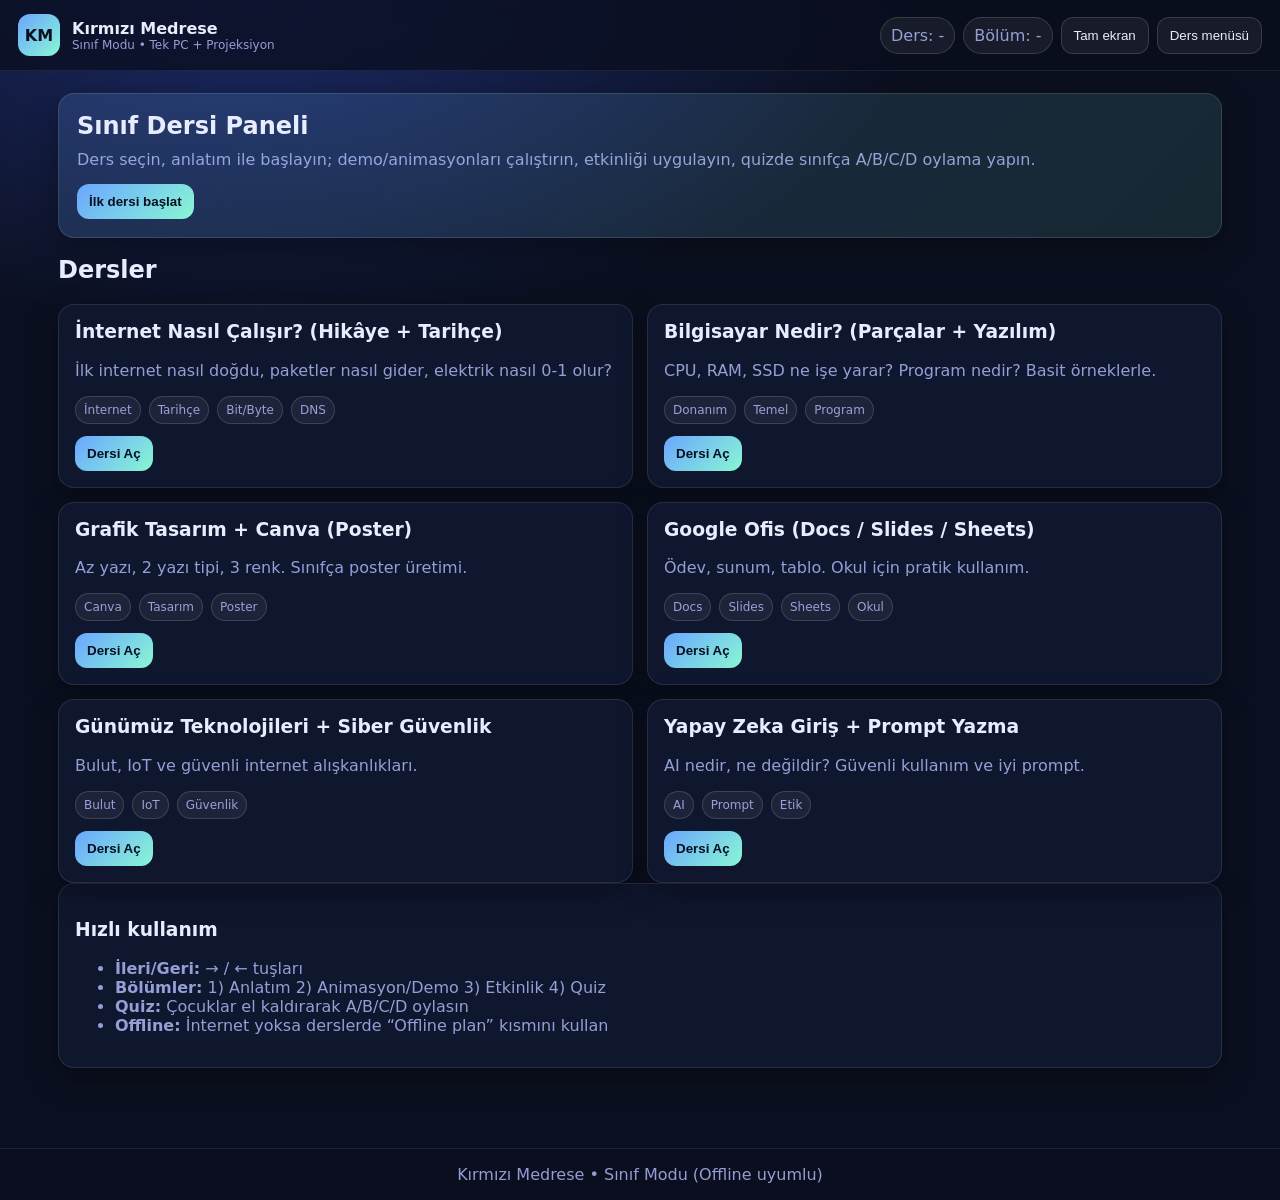
==== index.html @ 4ee62c99 "Initial classroom site" ====
<!doctype html>
<html lang="tr">
<head>
  <meta charset="utf-8"/>
  <meta name="viewport" content="width=device-width,initial-scale=1"/>
  <title>Kırmızı Medrese | Sınıf Dersi</title>
  <link rel="stylesheet" href="styles.css"/>
</head>
<body>

<header class="topbar">
  <div class="brand">
    <div class="logo">KM</div>
    <div>
      <div class="title">Kırmızı Medrese</div>
      <div class="subtitle">Sınıf Modu • Tek PC + Projeksiyon</div>
    </div>
  </div>

  <div class="toolbar">
    <div class="pill" id="lessonPill">Ders: -</div>
    <div class="pill" id="stepPill">Bölüm: -</div>
    <button class="btn" id="btnFullscreen" type="button">Tam ekran</button>
    <button class="btn" id="btnHome" type="button">Ders menüsü</button>
  </div>
</header>

<main class="container">
  <!-- HOME / LESSON MENU -->
  <section id="view-home" class="view active">
    <div class="hero">
      <h1>Sınıf Dersi Paneli</h1>
      <p>
        Ders seçin, anlatım ile başlayın; demo/animasyonları çalıştırın, etkinliği uygulayın,
        quizde sınıfça A/B/C/D oylama yapın.
      </p>
      <div class="cta-row">
        <button class="primary" id="btnStartFirst" type="button">İlk dersi başlat</button>
      </div>
    </div>

    <h2 class="h2">Dersler</h2>
    <div id="lessonCards" class="grid-2"></div>

    <div class="card tips">
      <h3>Hızlı kullanım</h3>
      <ul class="muted">
        <li><strong>İleri/Geri:</strong> → / ← tuşları</li>
        <li><strong>Bölümler:</strong> 1) Anlatım 2) Animasyon/Demo 3) Etkinlik 4) Quiz</li>
        <li><strong>Quiz:</strong> Çocuklar el kaldırarak A/B/C/D oylasın</li>
        <li><strong>Offline:</strong> İnternet yoksa derslerde “Offline plan” kısmını kullan</li>
      </ul>
    </div>
  </section>

  <!-- CLASSROOM PLAYER -->
  <section id="view-player" class="view">
    <div class="player">
      <aside class="side">
        <div class="card side-card">
          <h3>Bölümler</h3>
          <div class="side-nav">
            <button class="nav2 active" data-step="learn" type="button">1) Anlatım</button>
            <button class="nav2" data-step="anim" type="button">2) Animasyon / Demo</button>
            <button class="nav2" data-step="activity" type="button">3) Etkinlik</button>
            <button class="nav2" data-step="quiz" type="button">4) Quiz</button>
          </div>
        </div>

        <div class="card side-card">
          <h3>Eğitmen Notu</h3>
          <div id="teacherNote" class="muted">-</div>
        </div>

        <div class="card side-card">
          <h3>Süre Önerisi</h3>
          <div id="timeBox" class="muted">Toplam: 50 dk</div>
        </div>

        <div class="card side-card">
          <h3>Kısayollar</h3>
          <div class="muted">
            <div><strong>→</strong> ileri</div>
            <div><strong>←</strong> geri</div>
            <div><strong>Tam ekran</strong> butonu ile projeksiyon modu</div>
          </div>
        </div>
      </aside>

      <section class="stage">
        <div class="stage-header">
          <h2 id="stageTitle">-</h2>
          <div class="stage-controls">
            <button class="btn" id="btnPrev" type="button">← Geri</button>
            <button class="btn" id="btnNext" type="button">İleri →</button>
          </div>
        </div>

        <div id="stageBody" class="stage-body">
          <!-- app.js burayı ders adımına göre doldurur -->
        </div>
      </section>
    </div>
  </section>
</main>

<footer class="footer">
  <span class="muted">Kırmızı Medrese • Sınıf Modu (Offline uyumlu)</span>
</footer>

<script src="app.js"></script>
</body>
</html>
---- styles.css ----
:root{
  --bg:#0b1020;
  --panel:#121a33;
  --card:#161f3d;
  --text:#e8ecff;
  --muted:#b7c0ffcc;
  --line:#2a3768;
  --primary:#6aa6ff;
  --primary2:#89f7d4;
  --danger:#ff6a6a;
  --shadow: 0 10px 30px rgba(0,0,0,.35);
}

*{box-sizing:border-box}
body{
  margin:0;
  font-family: ui-sans-serif, system-ui, -apple-system, Segoe UI, Roboto, Arial;
  background: radial-gradient(1200px 600px at 20% 0%, #1b2a66 0%, var(--bg) 55%);
  color:var(--text);
}

.topbar{
  position: sticky;
  top:0;
  z-index:10;
  display:flex;
  gap:16px;
  align-items:center;
  justify-content:space-between;
  padding:14px 18px;
  background: rgba(10,14,30,.75);
  backdrop-filter: blur(10px);
  border-bottom:1px solid rgba(255,255,255,.08);
}

.brand{display:flex; gap:12px; align-items:center;}
.logo{
  width:42px;height:42px;border-radius:12px;
  display:grid;place-items:center;
  background: linear-gradient(135deg, var(--primary), var(--primary2));
  color:#0b1020;
  font-weight:800;
}
.title{font-weight:800}
.subtitle{color:var(--muted); font-size:12px}

.toolbar{display:flex; gap:8px; align-items:center; flex-wrap:wrap; justify-content:flex-end}
.pill{
  padding:8px 10px;
  border-radius:999px;
  border:1px solid rgba(255,255,255,.14);
  background: rgba(255,255,255,.06);
  color: var(--muted);
}

.container{max-width:1200px; margin:0 auto; padding:22px 18px 80px}
.view{display:none}
.view.active{display:block}

.hero{
  padding:18px;
  border-radius:16px;
  background: linear-gradient(135deg, rgba(106,166,255,.18), rgba(137,247,212,.10));
  border:1px solid rgba(255,255,255,.12);
  box-shadow: var(--shadow);
}
.hero h1{margin:0 0 8px}
.hero p{margin:0; color:var(--muted); line-height:1.5}

.card{
  background: rgba(18,26,51,.75);
  border:1px solid rgba(255,255,255,.10);
  border-radius:16px;
  padding:16px;
  box-shadow: var(--shadow);
}

.grid-2{display:grid; grid-template-columns:repeat(2,1fr); gap:14px; margin-top:14px}
@media (max-width: 900px){ .grid-2{grid-template-columns:1fr} }

.h2{margin-top:18px}

button{
  border-radius:12px;
  padding:10px 12px;
  border:1px solid rgba(255,255,255,.14);
  background: rgba(255,255,255,.06);
  color:var(--text);
  cursor:pointer;
}
.btn:hover{border-color:rgba(255,255,255,.35)}
.primary{
  background: linear-gradient(135deg, var(--primary), var(--primary2));
  border:none;
  color:#071022;
  font-weight:700;
}
.muted{color:var(--muted)}
.cta-row{display:flex; gap:10px; margin-top:12px; flex-wrap:wrap}

.player{display:grid; grid-template-columns: 320px 1fr; gap:14px}
@media (max-width: 980px){ .player{grid-template-columns:1fr} }

.side-card h3{margin-top:0}
.side-nav{display:flex; flex-direction:column; gap:8px}
.nav2{
  text-align:left;
  padding:10px 12px;
}
.nav2.active{background: rgba(106,166,255,.18); border-color: rgba(106,166,255,.55)}

.stage{
  background: rgba(18,26,51,.55);
  border:1px solid rgba(255,255,255,.10);
  border-radius:16px;
  box-shadow: var(--shadow);
  overflow:hidden;
}
.stage-header{
  display:flex; gap:12px; align-items:flex-start; justify-content:space-between;
  padding:14px 16px;
  border-bottom:1px solid rgba(255,255,255,.10);
}
.stage-header h2{margin:0}
.stage-controls{display:flex; gap:8px; flex-wrap:wrap}
.stage-body{padding:16px; line-height:1.6; min-height:420px}

.lesson-card h3{margin-top:0}
.badges{display:flex; gap:8px; flex-wrap:wrap; margin-top:8px}
.badge{
  font-size:12px;
  padding:6px 8px;
  border-radius:999px;
  border:1px solid rgba(255,255,255,.14);
  background: rgba(255,255,255,.06);
  color:var(--muted);
}

.hr{height:1px; background:rgba(255,255,255,.10); margin:14px 0}

/* --- Animations area --- */
.animWrap{
  display:grid;
  grid-template-columns: 1fr;
  gap:12px;
}

.animCanvas{
  border-radius:16px;
  border:1px solid rgba(255,255,255,.12);
  background: rgba(0,0,0,.18);
  padding:14px;
  overflow:hidden;
  position:relative;
  min-height:220px;
}

.nodeRow{display:flex; gap:10px; align-items:center; justify-content:space-between; flex-wrap:wrap}
.node{
  width:160px;
  padding:12px;
  border-radius:14px;
  border:1px solid rgba(255,255,255,.14);
  background: rgba(255,255,255,.06);
}
.node strong{display:block}

.packet{
  position:absolute;
  top:140px;
  left:40px;
  width:22px; height:22px;
  border-radius:8px;
  background: linear-gradient(135deg, var(--primary), var(--primary2));
  box-shadow: 0 8px 18px rgba(0,0,0,.35);
  opacity:0;
}
.packet.run{
  opacity:1;
  animation: travel 3.2s linear infinite;
}
@keyframes travel{
  0%{ transform: translateX(0) scale(1); }
  40%{ transform: translateX(420px) scale(1.05); }
  70%{ transform: translateX(680px) scale(.95); }
  100%{ transform: translateX(920px) scale(1); }
}

.quizGrid{
  display:grid;
  grid-template-columns: 1fr 1fr;
  gap:12px;
}
@media (max-width: 700px){ .quizGrid{grid-template-columns:1fr} }
.quizOpt{
  padding:14px;
  border-radius:14px;
  border:1px solid rgba(255,255,255,.12);
  background: rgba(0,0,0,.14);
}

.bigLetter{
  display:inline-grid; place-items:center;
  width:34px; height:34px; border-radius:10px;
  background: rgba(106,166,255,.18);
  border:1px solid rgba(106,166,255,.55);
  margin-right:10px;
  font-weight:800;
}

.footer{
  border-top:1px solid rgba(255,255,255,.08);
  padding:16px 18px;
  text-align:center;
  background: rgba(10,14,30,.55);
}

/* ===== Interactions pack ===== */
.bitPanel{display:grid; grid-template-columns: 1fr 1fr; gap:14px}
@media (max-width: 900px){ .bitPanel{grid-template-columns:1fr} }

.bits{
  display:flex; flex-wrap:wrap; gap:10px;
  padding:12px; border-radius:14px;
  border:1px solid rgba(255,255,255,.12);
  background: rgba(0,0,0,.14);
}
.bit{
  width:54px; height:54px;
  border-radius:14px;
  border:1px solid rgba(255,255,255,.16);
  background: rgba(255,255,255,.06);
  display:grid; place-items:center;
  font-weight:900;
  cursor:pointer;
  user-select:none;
}
.bit.on{
  background: rgba(137,247,212,.18);
  border-color: rgba(137,247,212,.55);
  color: var(--text);
}
.mono{font-family: ui-monospace, SFMono-Regular, Menlo, Monaco, Consolas, "Liberation Mono", "Courier New", monospace;}

.toggleRow{display:flex; gap:10px; flex-wrap:wrap; align-items:center}
.smallInput{min-width:260px}

.checklist{display:grid; grid-template-columns: 1fr 1fr; gap:10px}
@media (max-width: 900px){ .checklist{grid-template-columns:1fr} }
.chk{
  display:flex; gap:10px; align-items:flex-start;
  padding:12px; border-radius:14px;
  border:1px solid rgba(255,255,255,.12);
  background: rgba(0,0,0,.14);
}
.chk input{margin-top:3px}

.goodbad{display:grid; grid-template-columns:1fr 1fr; gap:12px}
@media (max-width: 900px){ .goodbad{grid-template-columns:1fr} }
.gb{
  padding:14px; border-radius:14px;
  border:1px solid rgba(255,255,255,.12);
  background: rgba(0,0,0,.14);
}
.gb h4{margin:0 0 8px}

.meter{
  height:12px; border-radius:999px;
  border:1px solid rgba(255,255,255,.12);
  background: rgba(255,255,255,.06);
  overflow:hidden;
}
.meter > div{
  height:100%;
  width:0%;
  background: linear-gradient(135deg, var(--primary), var(--primary2));
}

.notice2{
  margin-top:10px;
  padding:12px;
  border-radius:12px;
  border:1px solid rgba(106,166,255,.35);
  background: rgba(106,166,255,.12);
}

/* utility */
.hidden{display:none}
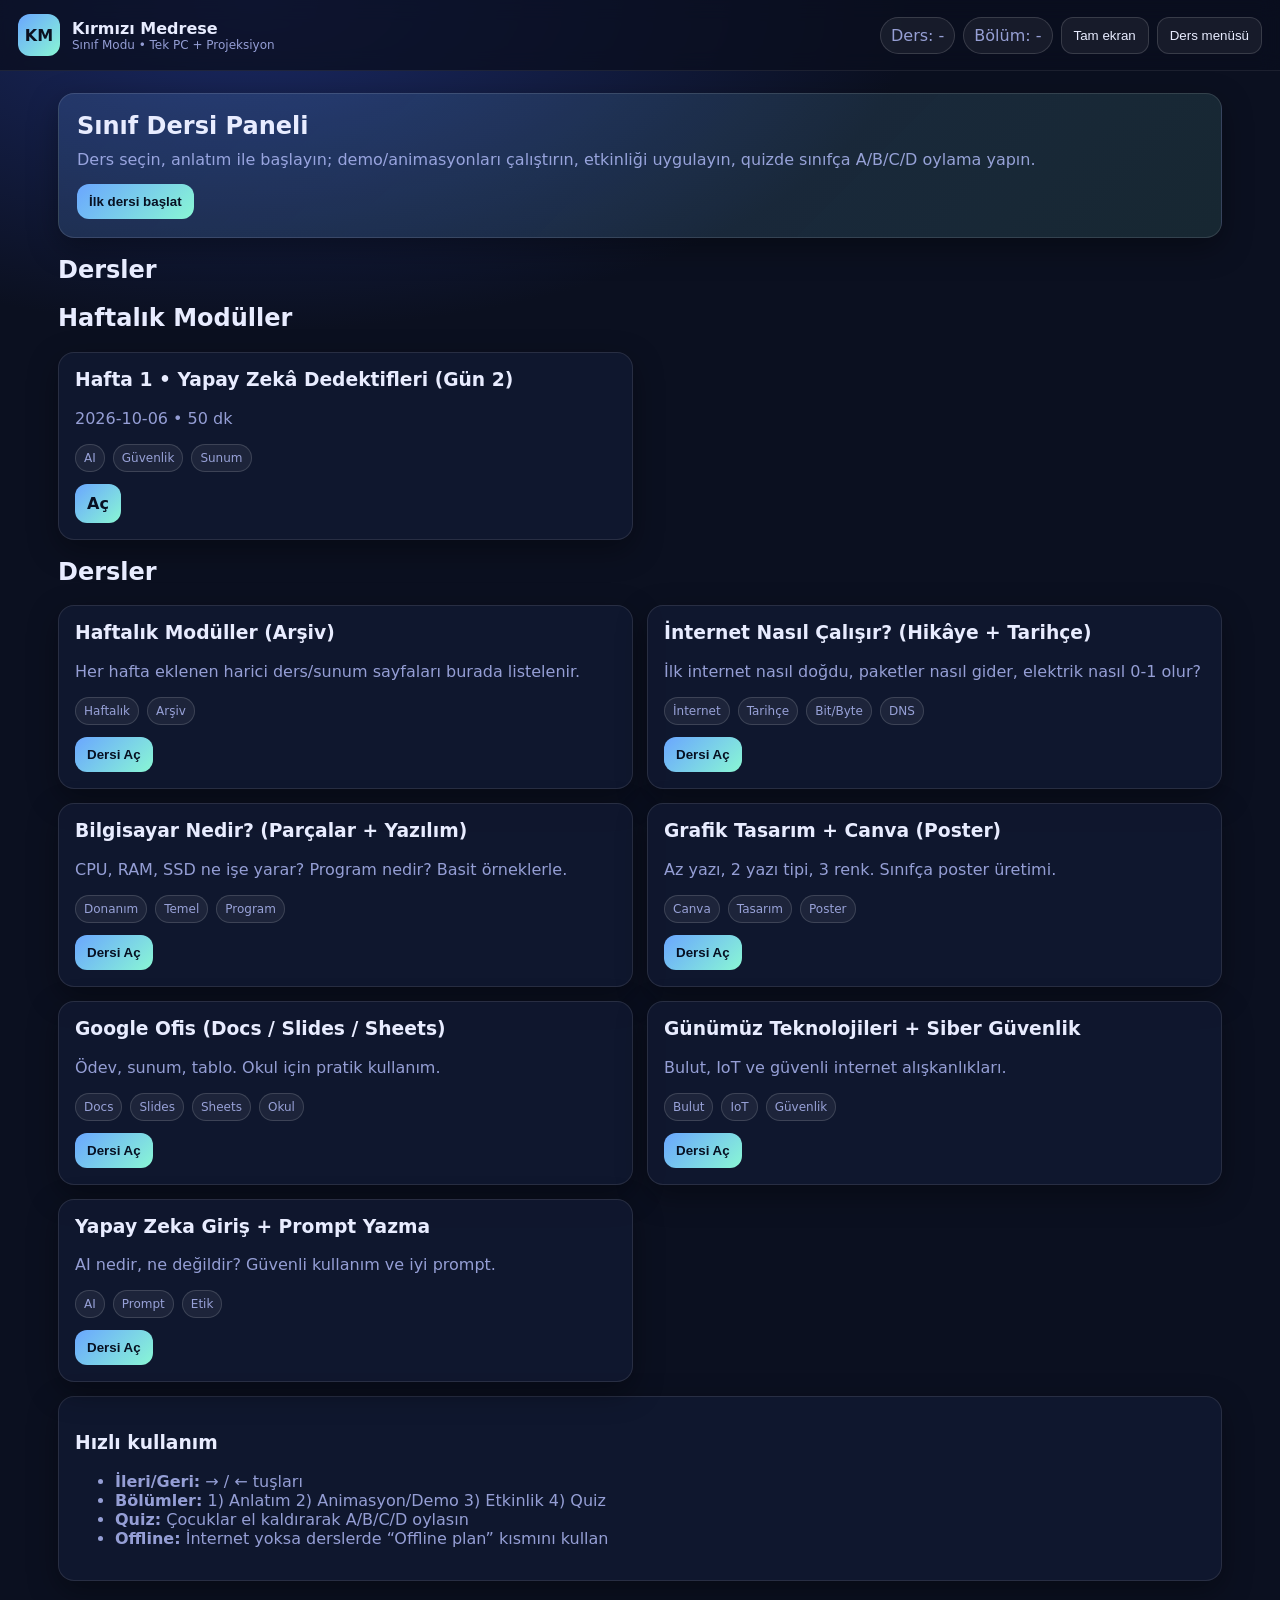
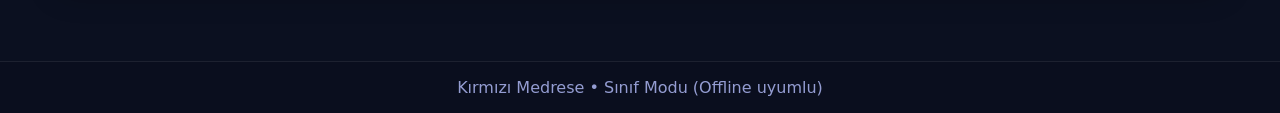
==== commit d0b14bef: "weekly modules added" ====
--- a/index.html
+++ b/index.html
@@ -40,6 +40,12 @@
     </div>
 
     <h2 class="h2">Dersler</h2>
+    <h2 class="h2">Haftalık Modüller</h2>
+<div id="homeWeeklyModules" class="grid-2"></div>
+<div id="homeWeeklyErr" class="notice2 hidden"></div>
+
+<h2 class="h2">Dersler</h2>
+<div id="lessonCards" class="grid-2"></div>
     <div id="lessonCards" class="grid-2"></div>
 
     <div class="card tips">
